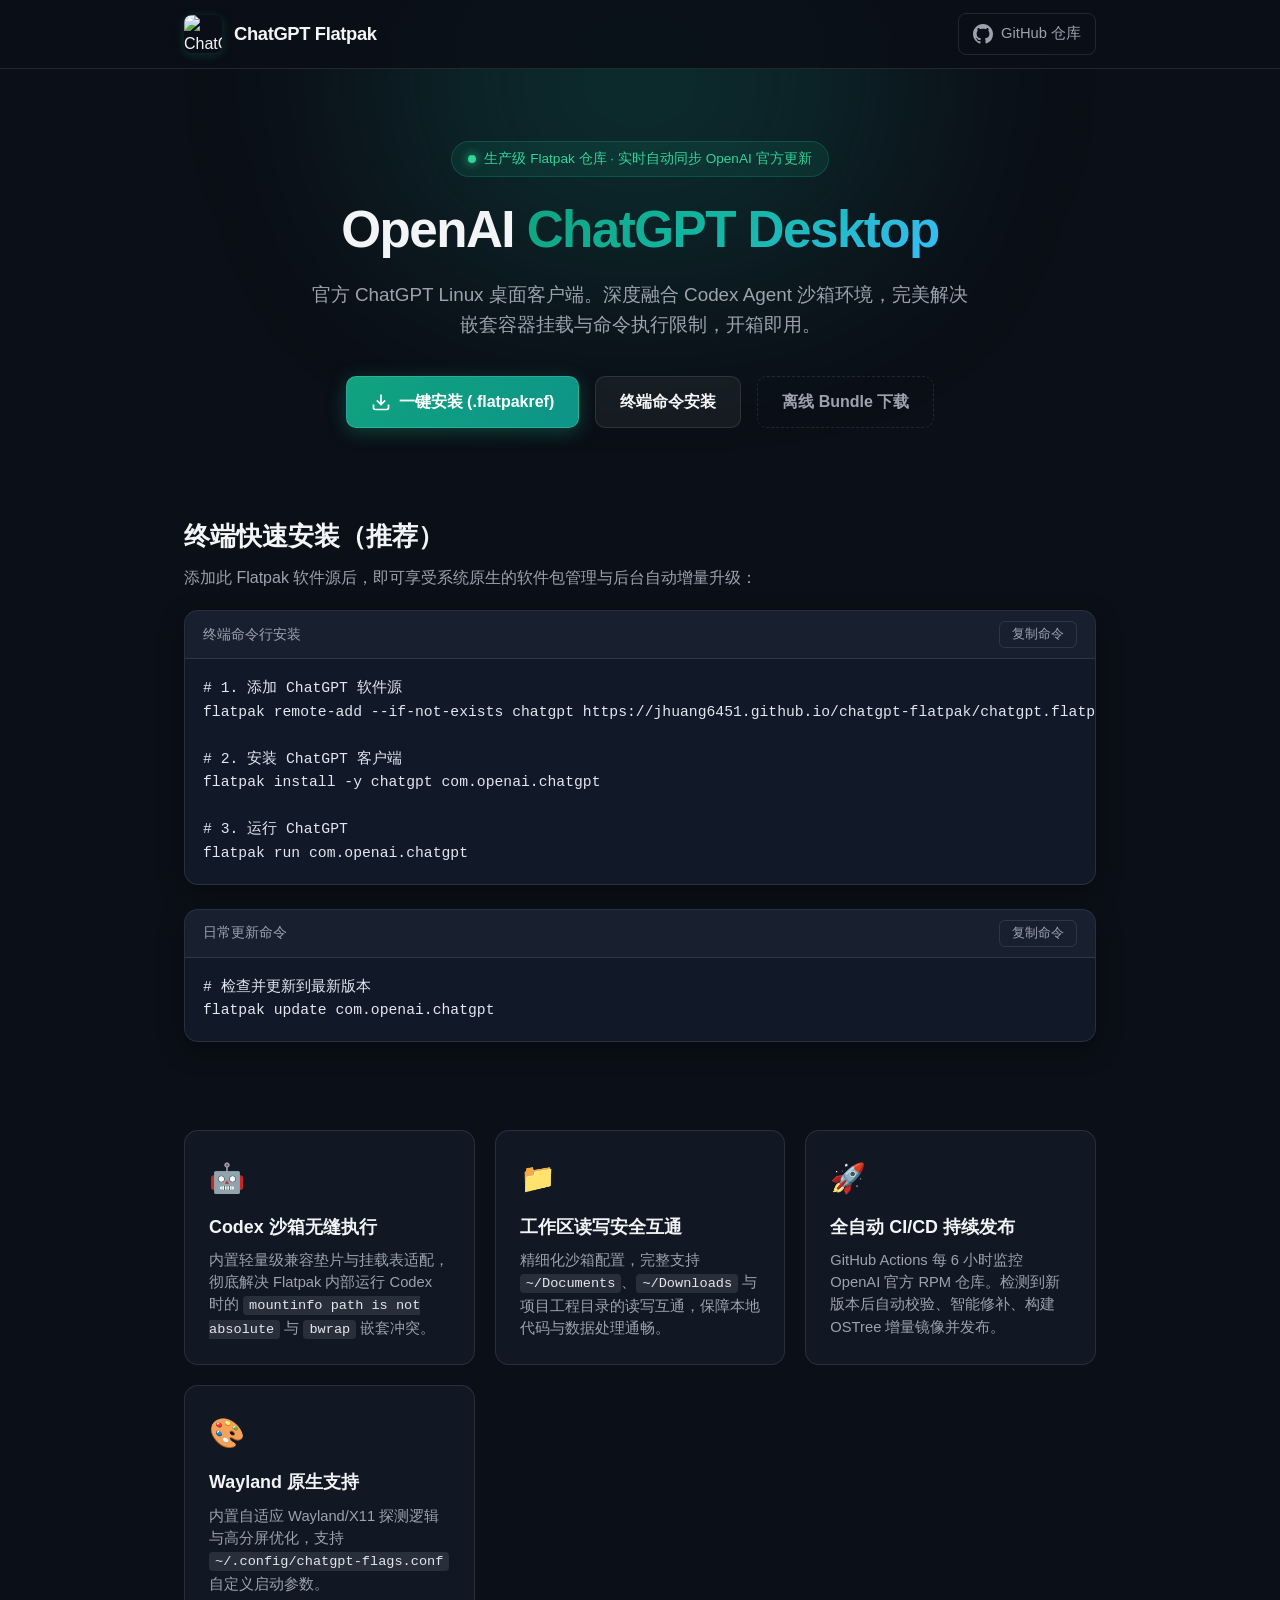
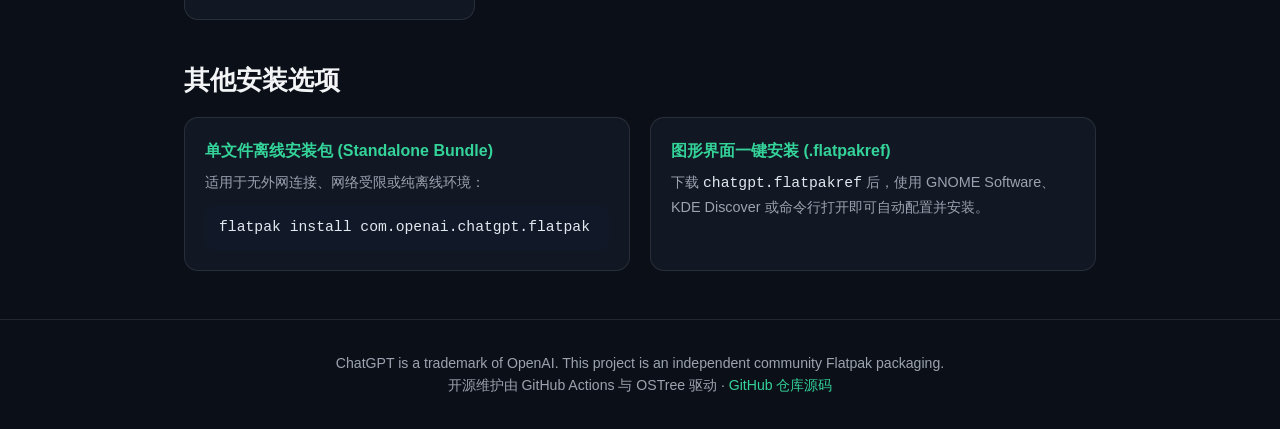
==== web/index.html @ a55a0f39 "feat: refactor into production-grade flatpak repository with CI/CD and automated update workflows" ====
<!DOCTYPE html>
<html lang="zh-CN">
<head>
  <meta charset="UTF-8">
  <meta name="viewport" content="width=device-width, initial-scale=1.0">
  <title>ChatGPT Flatpak - OpenAI ChatGPT Linux 客户端一键安装与自动更新</title>
  <meta name="description" content="OpenAI ChatGPT Linux 官方桌面客户端的生产级 Flatpak 打包，集成 Codex 沙箱支持、一键安装、自动增量更新与 Wayland 原生支持。">
  <link rel="icon" type="image/png" href="icons/com.openai.chatgpt.png">
  <link rel="stylesheet" href="style.css">
</head>
<body>
  <div class="bg-glow"></div>
  <header class="header">
    <div class="container nav-content">
      <div class="logo-group">
        <img src="icons/com.openai.chatgpt.png" alt="ChatGPT Logo" class="app-icon">
        <span class="app-title">ChatGPT Flatpak</span>
      </div>
      <div class="nav-links">
        <a href="https://github.com/jhuang6451/chatgpt-flatpak" target="_blank" rel="noopener" class="nav-btn">
          <svg height="20" width="20" viewBox="0 0 16 16" fill="currentColor"><path d="M8 0C3.58 0 0 3.58 0 8c0 3.54 2.29 6.53 5.47 7.59.4.07.55-.17.55-.38 0-.19-.01-.82-.01-1.49-2.01.37-2.53-.49-2.69-.94-.09-.23-.48-.94-.82-1.13-.28-.15-.68-.52-.01-.53.63-.01 1.08.58 1.23.82.72 1.21 1.87.87 2.33.66.07-.52.28-.87.51-1.07-1.78-.2-3.64-.89-3.64-3.95 0-.87.31-1.59.82-2.15-.08-.2-.36-1.02.08-2.12 0 0 .67-.21 2.2.82.64-.18 1.32-.27 2-.27.68 0 1.36.09 2 .27 1.53-1.04 2.2-.82 2.2-.82.44 1.1.16 1.92.08 2.12.51.56.82 1.27.82 2.15 0 3.07-1.87 3.75-3.65 3.95.29.25.54.73.54 1.48 0 1.07-.01 1.93-.01 2.2 0 .21.15.46.55.38A8.013 8.013 0 0016 8c0-4.42-3.58-8-8-8z"/></svg>
          GitHub 仓库
        </a>
      </div>
    </div>
  </header>

  <main class="container main-content">
    <section class="hero">
      <div class="badge">
        <span class="badge-dot"></span>
        生产级 Flatpak 仓库 · 实时自动同步 OpenAI 官方更新
      </div>
      <h1 class="hero-title">
        OpenAI <span class="gradient-text">ChatGPT Desktop</span>
      </h1>
      <p class="hero-subtitle">
        官方 ChatGPT Linux 桌面客户端。深度融合 Codex Agent 沙箱环境，完美解决嵌套容器挂载与命令执行限制，开箱即用。
      </p>

      <div class="actions">
        <a href="chatgpt.flatpakref" class="btn btn-primary" download>
          <svg width="20" height="20" viewBox="0 0 24 24" fill="none" stroke="currentColor" stroke-width="2"><path d="M21 15v4a2 2 0 0 1-2 2H5a2 2 0 0 1-2-2v-4"/><polyline points="7 10 12 15 17 10"/><line x1="12" y1="15" x2="12" y2="3"/></svg>
          一键安装 (.flatpakref)
        </a>
        <a href="#cli-install" class="btn btn-secondary">
          终端命令安装
        </a>
        <a href="https://github.com/jhuang6451/chatgpt-flatpak/releases/latest" target="_blank" rel="noopener" class="btn btn-outline">
          离线 Bundle 下载
        </a>
      </div>
    </section>

    <section id="cli-install" class="install-section">
      <h2 class="section-title">终端快速安装（推荐）</h2>
      <p class="section-desc">添加此 Flatpak 软件源后，即可享受系统原生的软件包管理与后台自动增量升级：</p>

      <div class="code-box">
        <div class="code-header">
          <span>终端命令行安装</span>
          <button class="copy-btn" onclick="copyCode('install-cmd')">复制命令</button>
        </div>
        <pre><code id="install-cmd"># 1. 添加 ChatGPT 软件源
flatpak remote-add --if-not-exists chatgpt https://jhuang6451.github.io/chatgpt-flatpak/chatgpt.flatpakrepo

# 2. 安装 ChatGPT 客户端
flatpak install -y chatgpt com.openai.chatgpt

# 3. 运行 ChatGPT
flatpak run com.openai.chatgpt</code></pre>
      </div>

      <div class="code-box update-box">
        <div class="code-header">
          <span>日常更新命令</span>
          <button class="copy-btn" onclick="copyCode('update-cmd')">复制命令</button>
        </div>
        <pre><code id="update-cmd"># 检查并更新到最新版本
flatpak update com.openai.chatgpt</code></pre>
      </div>
    </section>

    <section class="features-grid">
      <div class="feature-card">
        <div class="feature-icon">🤖</div>
        <h3>Codex 沙箱无缝执行</h3>
        <p>内置轻量级兼容垫片与挂载表适配，彻底解决 Flatpak 内部运行 Codex 时的 <code>mountinfo path is not absolute</code> 与 <code>bwrap</code> 嵌套冲突。</p>
      </div>
      <div class="feature-card">
        <div class="feature-icon">📁</div>
        <h3>工作区读写安全互通</h3>
        <p>精细化沙箱配置，完整支持 <code>~/Documents</code>、<code>~/Downloads</code> 与项目工程目录的读写互通，保障本地代码与数据处理通畅。</p>
      </div>
      <div class="feature-card">
        <div class="feature-icon">🚀</div>
        <h3>全自动 CI/CD 持续发布</h3>
        <p>GitHub Actions 每 6 小时监控 OpenAI 官方 RPM 仓库。检测到新版本后自动校验、智能修补、构建 OSTree 增量镜像并发布。</p>
      </div>
      <div class="feature-card">
        <div class="feature-icon">🎨</div>
        <h3>Wayland 原生支持</h3>
        <p>内置自适应 Wayland/X11 探测逻辑与高分屏优化，支持 <code>~/.config/chatgpt-flags.conf</code> 自定义启动参数。</p>
      </div>
    </section>

    <section class="manual-section">
      <h2 class="section-title">其他安装选项</h2>
      <div class="cards-duo">
        <div class="sub-card">
          <h4>单文件离线安装包 (Standalone Bundle)</h4>
          <p>适用于无外网连接、网络受限或纯离线环境：</p>
          <pre><code>flatpak install com.openai.chatgpt.flatpak</code></pre>
        </div>
        <div class="sub-card">
          <h4>图形界面一键安装 (.flatpakref)</h4>
          <p>下载 <code>chatgpt.flatpakref</code> 后，使用 GNOME Software、KDE Discover 或命令行打开即可自动配置并安装。</p>
        </div>
      </div>
    </section>
  </main>

  <footer class="footer">
    <div class="container footer-content">
      <p>ChatGPT is a trademark of OpenAI. This project is an independent community Flatpak packaging.</p>
      <p>开源维护由 GitHub Actions 与 OSTree 驱动 · <a href="https://github.com/jhuang6451/chatgpt-flatpak" target="_blank" rel="noopener">GitHub 仓库源码</a></p>
    </div>
  </footer>

  <script>
    function copyCode(elementId) {
      const code = document.getElementById(elementId).innerText;
      navigator.clipboard.writeText(code).then(() => {
        const btn = event.target;
        const originalText = btn.innerText;
        btn.innerText = "已复制！";
        btn.classList.add("copied");
        setTimeout(() => {
          btn.innerText = originalText;
          btn.classList.remove("copied");
        }, 2000);
      });
    }
  </script>
</body>
</html>
---- web/style.css ----
:root {
  --bg-color: #0b0f17;
  --card-bg: rgba(20, 27, 40, 0.75);
  --card-border: rgba(255, 255, 255, 0.1);
  --text-primary: #f3f4f6;
  --text-secondary: #9ca3af;
  --accent-green: #10a37f;
  --accent-teal: #14b8a6;
  --accent-cyan: #38bdf8;
  --accent-blue: #3b82f6;
  --code-bg: #111827;
  --radius: 14px;
}

* {
  margin: 0;
  padding: 0;
  box-sizing: border-box;
}

body {
  font-family: -apple-system, BlinkMacSystemFont, "Segoe UI", Roboto, "Helvetica Neue", Arial, sans-serif;
  background-color: var(--bg-color);
  color: var(--text-primary);
  line-height: 1.6;
  position: relative;
  min-height: 100vh;
  overflow-x: hidden;
}

.bg-glow {
  position: fixed;
  top: -150px;
  left: 50%;
  transform: translateX(-50%);
  width: 900px;
  height: 450px;
  background: radial-gradient(circle, rgba(16, 163, 127, 0.22) 0%, rgba(20, 184, 166, 0.12) 40%, transparent 70%);
  filter: blur(80px);
  z-index: -1;
  pointer-events: none;
}

.container {
  max-width: 960px;
  margin: 0 auto;
  padding: 0 24px;
}

/* Header */
.header {
  border-bottom: 1px solid var(--card-border);
  backdrop-filter: blur(12px);
  position: sticky;
  top: 0;
  z-index: 50;
  background: rgba(11, 15, 23, 0.85);
}

.nav-content {
  display: flex;
  justify-content: space-between;
  align-items: center;
  height: 68px;
}

.logo-group {
  display: flex;
  align-items: center;
  gap: 12px;
}

.app-icon {
  width: 38px;
  height: 38px;
  border-radius: 8px;
  box-shadow: 0 2px 10px rgba(16, 163, 127, 0.25);
}

.app-title {
  font-weight: 700;
  font-size: 1.15rem;
  letter-spacing: -0.02em;
}

.nav-btn {
  display: inline-flex;
  align-items: center;
  gap: 8px;
  color: var(--text-secondary);
  text-decoration: none;
  font-size: 0.92rem;
  font-weight: 500;
  padding: 8px 14px;
  border-radius: 8px;
  border: 1px solid var(--card-border);
  transition: all 0.2s;
}

.nav-btn:hover {
  color: var(--text-primary);
  border-color: rgba(255, 255, 255, 0.25);
  background: rgba(255, 255, 255, 0.05);
}

/* Hero Section */
.hero {
  text-align: center;
  padding: 72px 0 48px;
}

.badge {
  display: inline-flex;
  align-items: center;
  gap: 8px;
  font-size: 0.85rem;
  font-weight: 500;
  color: #34d399;
  background: rgba(16, 163, 127, 0.12);
  border: 1px solid rgba(16, 163, 127, 0.28);
  padding: 6px 16px;
  border-radius: 9999px;
  margin-bottom: 24px;
}

.badge-dot {
  width: 8px;
  height: 8px;
  background-color: #34d399;
  border-radius: 50%;
  box-shadow: 0 0 10px #34d399;
}

.hero-title {
  font-size: 3.2rem;
  font-weight: 800;
  line-height: 1.15;
  letter-spacing: -0.03em;
  margin-bottom: 20px;
}

.gradient-text {
  background: linear-gradient(135deg, #10a37f 0%, #14b8a6 50%, #38bdf8 100%);
  -webkit-background-clip: text;
  -webkit-text-fill-color: transparent;
}

.hero-subtitle {
  font-size: 1.18rem;
  color: var(--text-secondary);
  max-width: 660px;
  margin: 0 auto 36px;
}

.actions {
  display: flex;
  gap: 16px;
  justify-content: center;
  flex-wrap: wrap;
}

.btn {
  display: inline-flex;
  align-items: center;
  gap: 8px;
  padding: 12px 24px;
  border-radius: 10px;
  font-size: 1rem;
  font-weight: 600;
  text-decoration: none;
  transition: all 0.2s;
  cursor: pointer;
}

.btn-primary {
  background: linear-gradient(135deg, #10a37f 0%, #0d9488 100%);
  color: #fff;
  border: 1px solid rgba(255, 255, 255, 0.15);
  box-shadow: 0 4px 18px rgba(16, 163, 127, 0.35);
}

.btn-primary:hover {
  transform: translateY(-2px);
  box-shadow: 0 6px 24px rgba(16, 163, 127, 0.5);
}

.btn-secondary {
  background: rgba(255, 255, 255, 0.05);
  color: var(--text-primary);
  border: 1px solid var(--card-border);
}

.btn-secondary:hover {
  background: rgba(255, 255, 255, 0.1);
  border-color: rgba(255, 255, 255, 0.25);
  transform: translateY(-2px);
}

.btn-outline {
  background: transparent;
  color: var(--text-secondary);
  border: 1px dashed var(--card-border);
}

.btn-outline:hover {
  color: var(--text-primary);
  border-color: rgba(255, 255, 255, 0.3);
  transform: translateY(-2px);
}

/* Install Section */
.install-section {
  padding: 40px 0;
}

.section-title {
  font-size: 1.6rem;
  font-weight: 700;
  margin-bottom: 8px;
}

.section-desc {
  color: var(--text-secondary);
  margin-bottom: 20px;
}

.code-box {
  background: var(--code-bg);
  border: 1px solid var(--card-border);
  border-radius: var(--radius);
  overflow: hidden;
  margin-bottom: 24px;
  box-shadow: 0 8px 24px rgba(0, 0, 0, 0.35);
}

.code-header {
  display: flex;
  justify-content: space-between;
  align-items: center;
  padding: 10px 18px;
  background: rgba(255, 255, 255, 0.03);
  border-bottom: 1px solid var(--card-border);
  font-size: 0.85rem;
  color: var(--text-secondary);
}

.copy-btn {
  background: transparent;
  border: 1px solid var(--card-border);
  color: var(--text-secondary);
  padding: 4px 12px;
  border-radius: 6px;
  font-size: 0.8rem;
  cursor: pointer;
  transition: all 0.2s;
}

.copy-btn:hover {
  color: var(--text-primary);
  border-color: rgba(255, 255, 255, 0.3);
  background: rgba(255, 255, 255, 0.05);
}

pre {
  padding: 18px;
  overflow-x: auto;
}

code {
  font-family: "JetBrains Mono", Consolas, "Liberation Mono", Menlo, monospace;
  font-size: 0.92rem;
  color: #e2e8f0;
}

/* Features Grid */
.features-grid {
  display: grid;
  grid-template-columns: repeat(auto-fit, minmax(260px, 1fr));
  gap: 20px;
  padding: 24px 0 40px;
}

.feature-card {
  background: var(--card-bg);
  border: 1px solid var(--card-border);
  border-radius: var(--radius);
  padding: 24px;
  transition: transform 0.2s, border-color 0.2s;
}

.feature-card:hover {
  transform: translateY(-3px);
  border-color: rgba(16, 163, 127, 0.35);
}

.feature-icon {
  font-size: 1.8rem;
  margin-bottom: 12px;
}

.feature-card h3 {
  font-size: 1.12rem;
  font-weight: 600;
  margin-bottom: 8px;
}

.feature-card p {
  color: var(--text-secondary);
  font-size: 0.92rem;
  line-height: 1.5;
}

.feature-card code {
  background: rgba(255, 255, 255, 0.1);
  padding: 2px 6px;
  border-radius: 4px;
  font-size: 0.85rem;
}

/* Manual Section */
.manual-section {
  padding-bottom: 48px;
}

.cards-duo {
  display: grid;
  grid-template-columns: repeat(auto-fit, minmax(300px, 1fr));
  gap: 20px;
  margin-top: 16px;
}

.sub-card {
  background: var(--card-bg);
  border: 1px solid var(--card-border);
  border-radius: var(--radius);
  padding: 20px;
}

.sub-card h4 {
  font-size: 1rem;
  margin-bottom: 8px;
  color: #34d399;
}

.sub-card p {
  color: var(--text-secondary);
  font-size: 0.9rem;
  margin-bottom: 12px;
}

.sub-card pre {
  padding: 10px 14px;
  border-radius: 8px;
  background: var(--code-bg);
}

/* Footer */
.footer {
  border-top: 1px solid var(--card-border);
  padding: 32px 0;
  text-align: center;
  color: var(--text-secondary);
  font-size: 0.88rem;
}

.footer a {
  color: #34d399;
  text-decoration: none;
}

.footer a:hover {
  text-decoration: underline;
}

@media (max-width: 640px) {
  .hero-title {
    font-size: 2.3rem;
  }
  .hero-subtitle {
    font-size: 1rem;
  }
  .cards-duo {
    grid-template-columns: 1fr;
  }
}
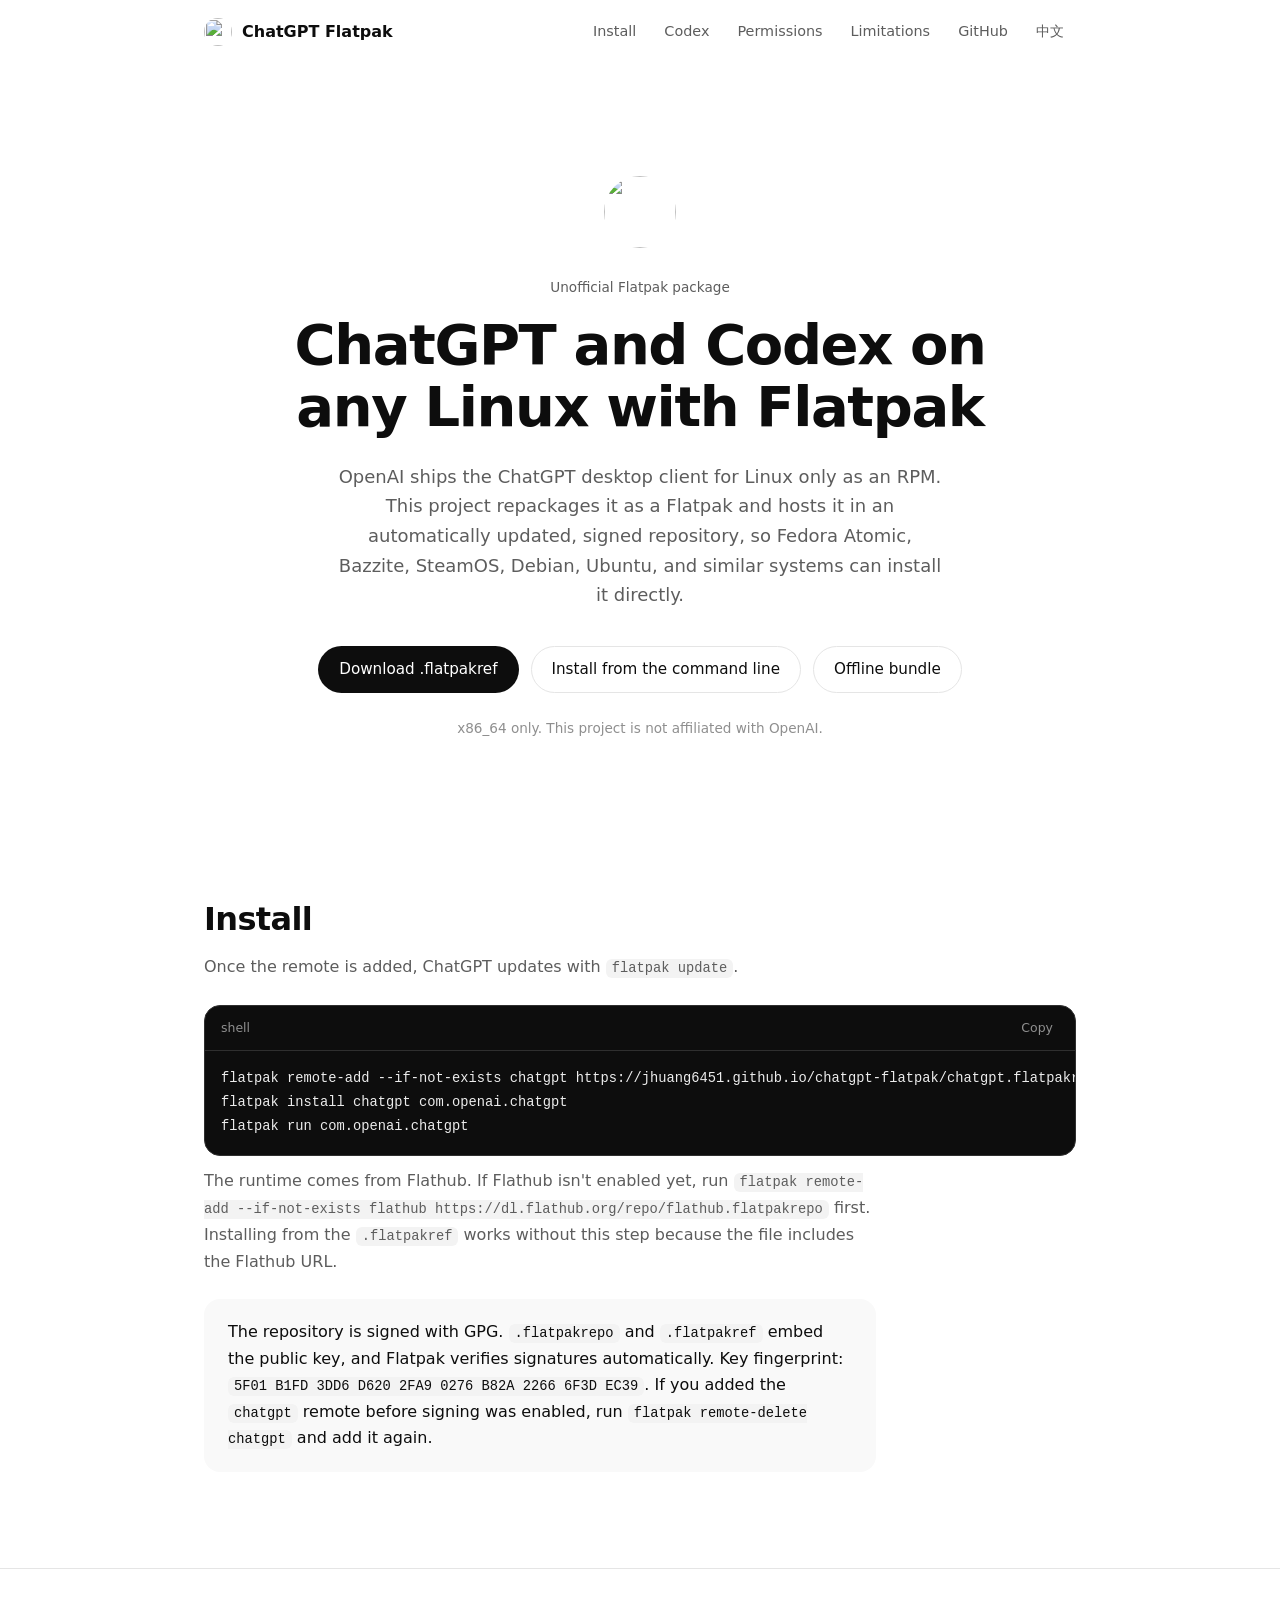
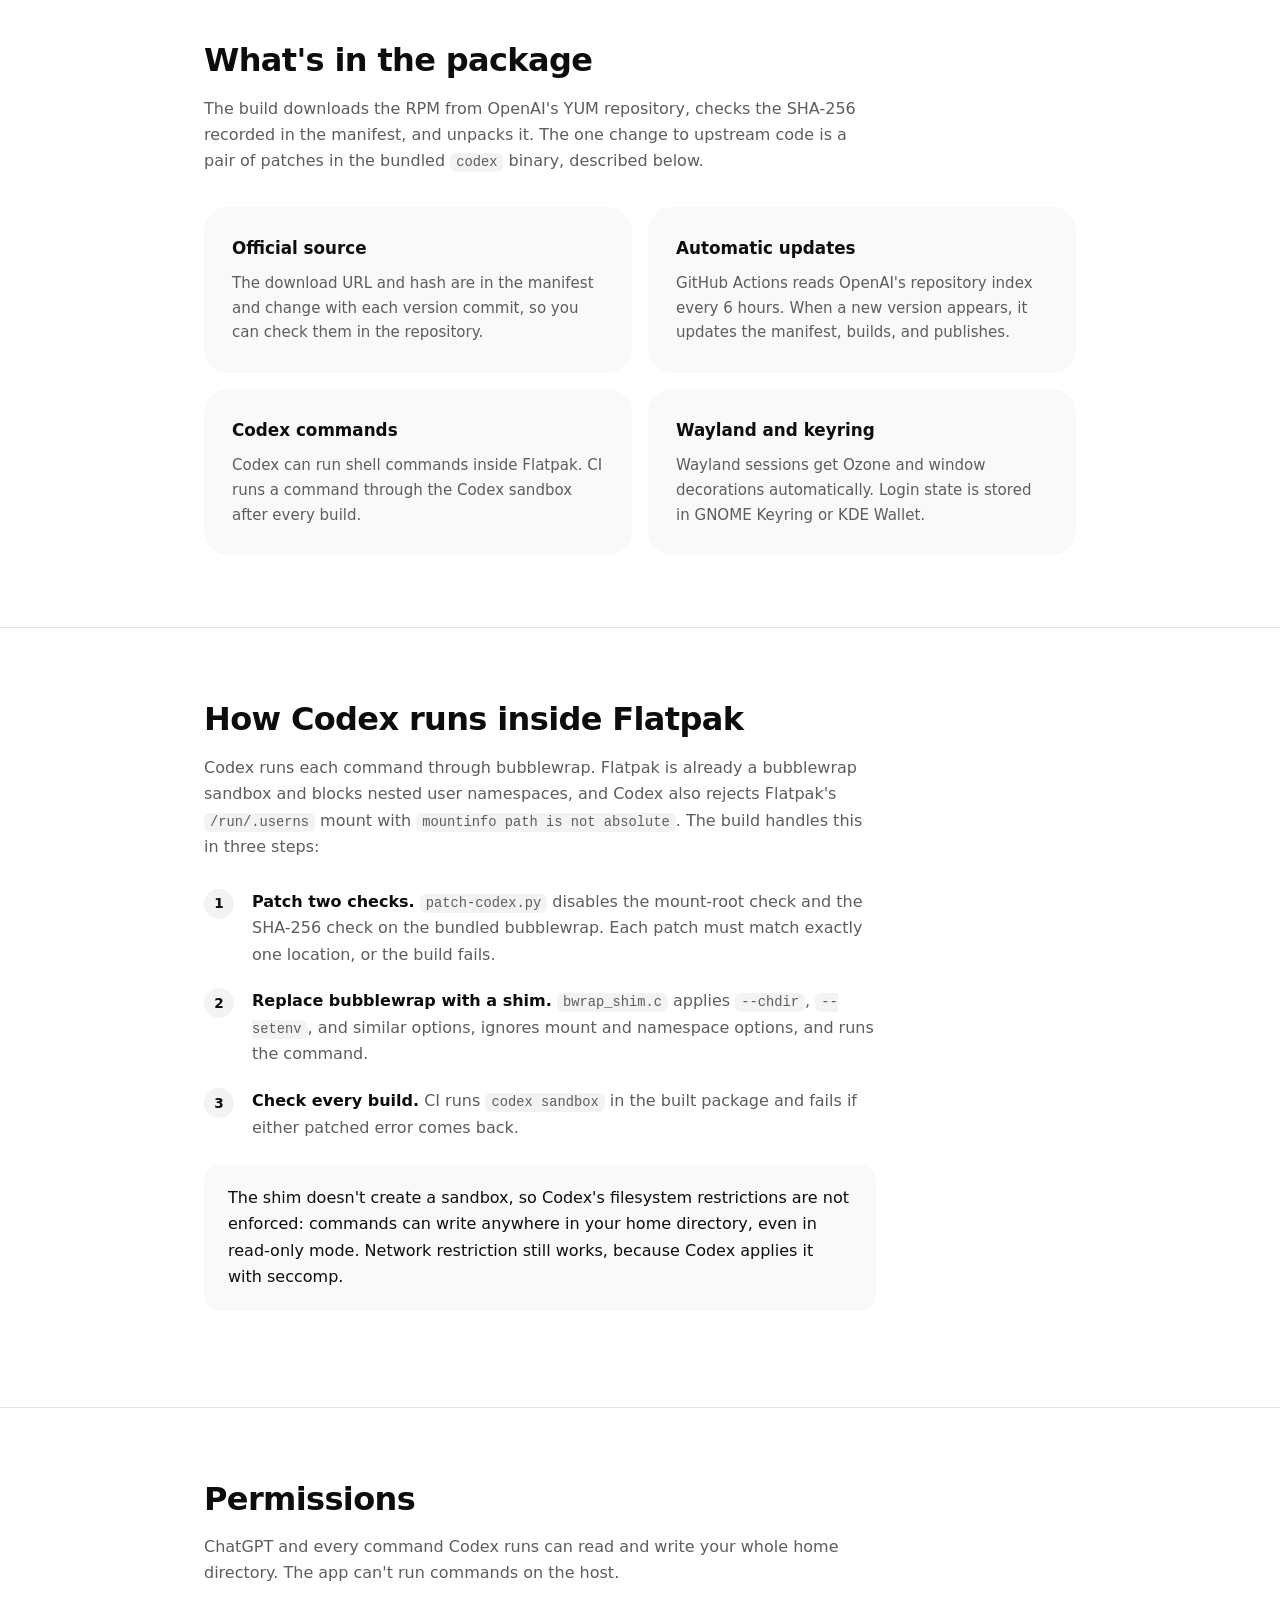
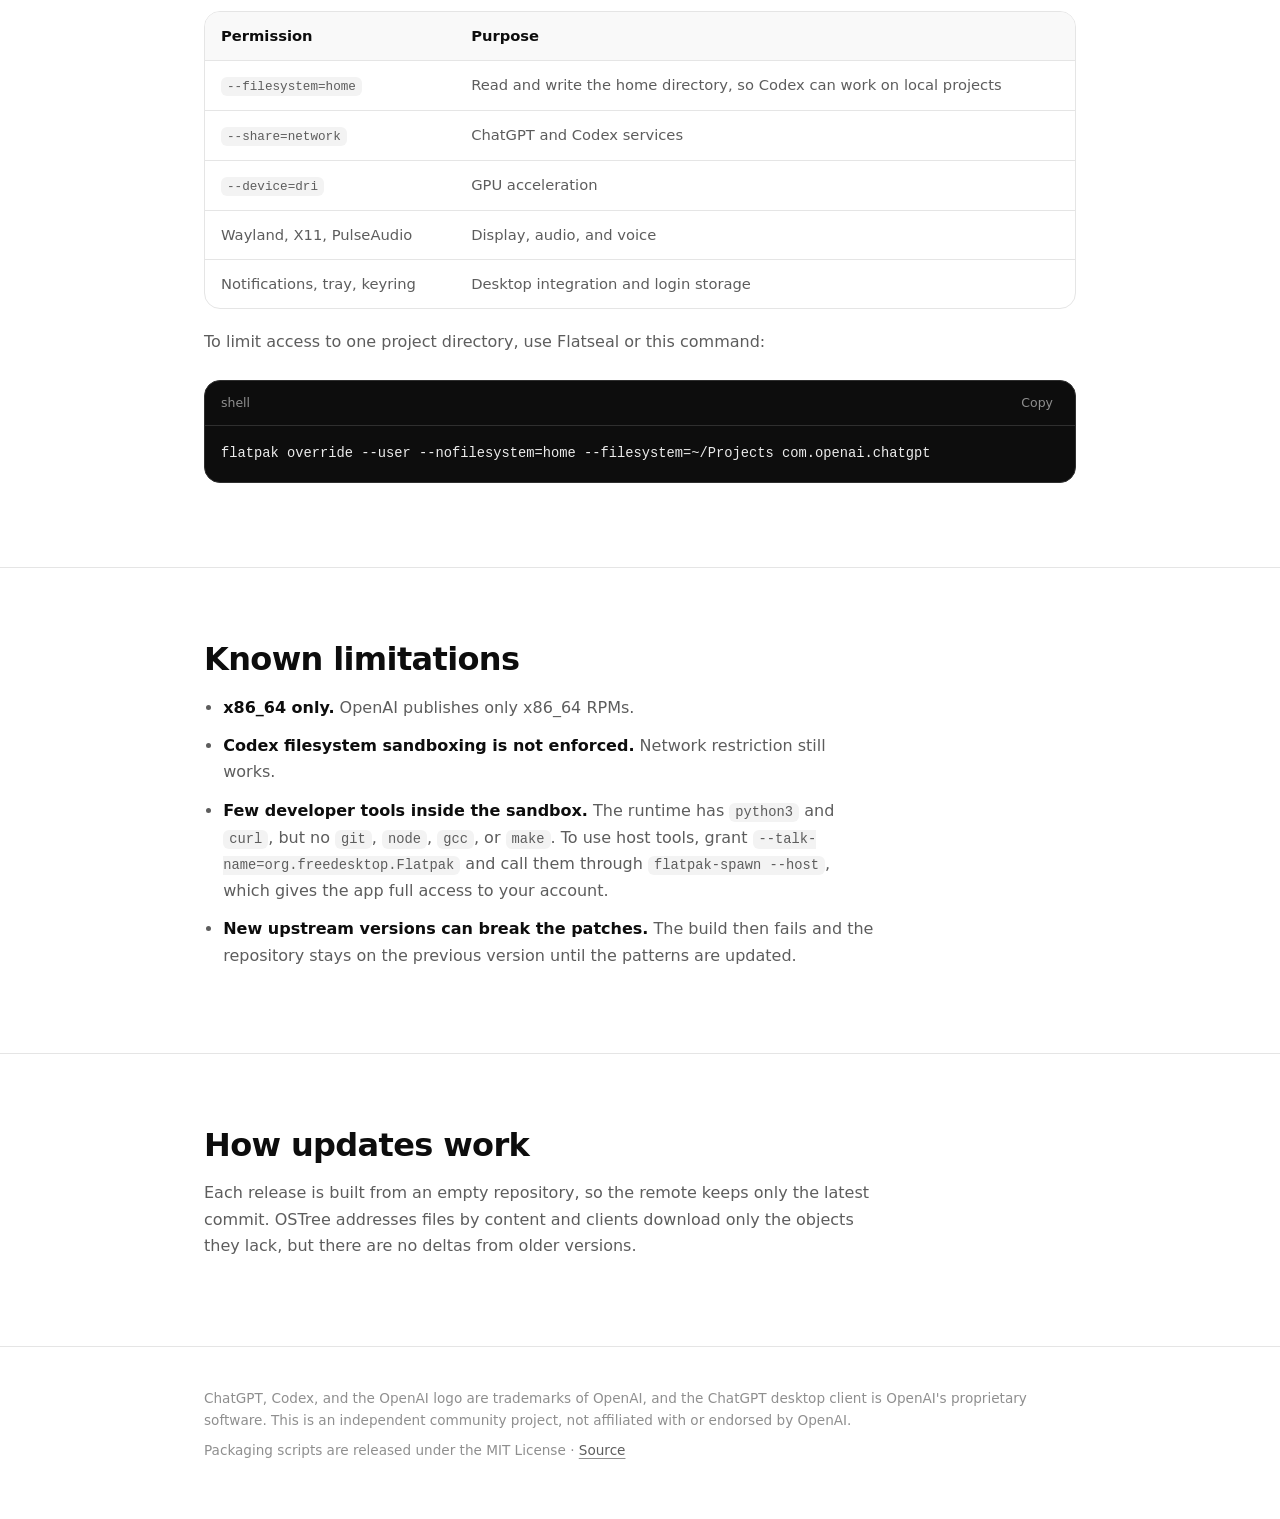
==== commit 4a79d394: "fix: sign appstream refs, verify Codex sandbox in CI, rewrite docs - sign-repo.sh: sign every ref in" ====
--- a/web/index.html
+++ b/web/index.html
@@ -1,146 +1,184 @@
 <!DOCTYPE html>
-<html lang="zh-CN">
+<html lang="en">
 <head>
   <meta charset="UTF-8">
   <meta name="viewport" content="width=device-width, initial-scale=1.0">
-  <title>ChatGPT Flatpak - OpenAI ChatGPT Linux 客户端一键安装与自动更新</title>
-  <meta name="description" content="OpenAI ChatGPT Linux 官方桌面客户端的生产级 Flatpak 打包，集成 Codex 沙箱支持、一键安装、自动增量更新与 Wayland 原生支持。">
+  <meta name="color-scheme" content="light dark">
+  <title>ChatGPT for Linux (Flatpak)</title>
+  <meta name="description" content="Flatpak packaging and a software repository for OpenAI's official ChatGPT Linux desktop client, built from the official YUM repository and kept in sync with upstream.">
   <link rel="icon" type="image/png" href="icons/com.openai.chatgpt.png">
+  <link rel="alternate" hreflang="zh-CN" href="zh-CN.html">
   <link rel="stylesheet" href="style.css">
 </head>
 <body>
-  <div class="bg-glow"></div>
   <header class="header">
-    <div class="container nav-content">
-      <div class="logo-group">
-        <img src="icons/com.openai.chatgpt.png" alt="ChatGPT Logo" class="app-icon">
-        <span class="app-title">ChatGPT Flatpak</span>
-      </div>
-      <div class="nav-links">
-        <a href="https://github.com/jhuang6451/chatgpt-flatpak" target="_blank" rel="noopener" class="nav-btn">
-          <svg height="20" width="20" viewBox="0 0 16 16" fill="currentColor"><path d="M8 0C3.58 0 0 3.58 0 8c0 3.54 2.29 6.53 5.47 7.59.4.07.55-.17.55-.38 0-.19-.01-.82-.01-1.49-2.01.37-2.53-.49-2.69-.94-.09-.23-.48-.94-.82-1.13-.28-.15-.68-.52-.01-.53.63-.01 1.08.58 1.23.82.72 1.21 1.87.87 2.33.66.07-.52.28-.87.51-1.07-1.78-.2-3.64-.89-3.64-3.95 0-.87.31-1.59.82-2.15-.08-.2-.36-1.02.08-2.12 0 0 .67-.21 2.2.82.64-.18 1.32-.27 2-.27.68 0 1.36.09 2 .27 1.53-1.04 2.2-.82 2.2-.82.44 1.1.16 1.92.08 2.12.51.56.82 1.27.82 2.15 0 3.07-1.87 3.75-3.65 3.95.29.25.54.73.54 1.48 0 1.07-.01 1.93-.01 2.2 0 .21.15.46.55.38A8.013 8.013 0 0016 8c0-4.42-3.58-8-8-8z"/></svg>
-          GitHub 仓库
-        </a>
-      </div>
+    <div class="container nav">
+      <a class="brand" href="#">
+        <img src="icons/com.openai.chatgpt.png" alt="">
+        <span>ChatGPT Flatpak</span>
+      </a>
+      <nav class="nav-links">
+        <a href="#install">Install</a>
+        <a href="#codex" class="hide-sm">Codex</a>
+        <a href="#permissions">Permissions</a>
+        <a href="#limits" class="hide-sm">Limitations</a>
+        <a href="https://github.com/jhuang6451/chatgpt-flatpak" rel="noopener">GitHub</a>
+        <a href="zh-CN.html" hreflang="zh-CN" lang="zh-CN">中文</a>
+      </nav>
     </div>
   </header>
 
-  <main class="container main-content">
+  <main>
     <section class="hero">
-      <div class="badge">
-        <span class="badge-dot"></span>
-        生产级 Flatpak 仓库 · 实时自动同步 OpenAI 官方更新
-      </div>
-      <h1 class="hero-title">
-        OpenAI <span class="gradient-text">ChatGPT Desktop</span>
-      </h1>
-      <p class="hero-subtitle">
-        官方 ChatGPT Linux 桌面客户端。深度融合 Codex Agent 沙箱环境，完美解决嵌套容器挂载与命令执行限制，开箱即用。
-      </p>
-
-      <div class="actions">
-        <a href="chatgpt.flatpakref" class="btn btn-primary" download>
-          <svg width="20" height="20" viewBox="0 0 24 24" fill="none" stroke="currentColor" stroke-width="2"><path d="M21 15v4a2 2 0 0 1-2 2H5a2 2 0 0 1-2-2v-4"/><polyline points="7 10 12 15 17 10"/><line x1="12" y1="15" x2="12" y2="3"/></svg>
-          一键安装 (.flatpakref)
-        </a>
-        <a href="#cli-install" class="btn btn-secondary">
-          终端命令安装
-        </a>
-        <a href="https://github.com/jhuang6451/chatgpt-flatpak/releases/latest" target="_blank" rel="noopener" class="btn btn-outline">
-          离线 Bundle 下载
-        </a>
+      <div class="container">
+        <img class="hero-icon" src="icons/com.openai.chatgpt.png" alt="">
+        <p class="eyebrow">Unofficial Flatpak package</p>
+        <h1>ChatGPT and Codex on any Linux with Flatpak</h1>
+        <p class="lead">OpenAI ships the ChatGPT desktop client for Linux only as an RPM. This project repackages it as a Flatpak and hosts it in an automatically updated, signed repository, so Fedora Atomic, Bazzite, SteamOS, Debian, Ubuntu, and similar systems can install it directly.</p>
+        <div class="actions">
+          <a href="chatgpt.flatpakref" class="btn btn-primary" download>Download .flatpakref</a>
+          <a href="#install" class="btn btn-secondary">Install from the command line</a>
+          <a href="https://github.com/jhuang6451/chatgpt-flatpak/releases/latest" class="btn btn-secondary" rel="noopener">Offline bundle</a>
+        </div>
+        <p class="note">x86_64 only. This project is not affiliated with OpenAI.</p>
       </div>
     </section>
 
-    <section id="cli-install" class="install-section">
-      <h2 class="section-title">终端快速安装（推荐）</h2>
-      <p class="section-desc">添加此 Flatpak 软件源后，即可享受系统原生的软件包管理与后台自动增量升级：</p>
+    <section id="install" class="block">
+      <div class="container">
+        <h2>Install</h2>
+        <p>Once the remote is added, ChatGPT updates with <code>flatpak update</code>.</p>
 
-      <div class="code-box">
-        <div class="code-header">
-          <span>终端命令行安装</span>
-          <button class="copy-btn" onclick="copyCode('install-cmd')">复制命令</button>
+        <div class="code-box">
+          <div class="code-head">
+            <span>shell</span>
+            <button class="copy-btn" type="button">Copy</button>
+          </div>
+          <pre><code>flatpak remote-add --if-not-exists chatgpt https://jhuang6451.github.io/chatgpt-flatpak/chatgpt.flatpakrepo
+flatpak install chatgpt com.openai.chatgpt
+flatpak run com.openai.chatgpt</code></pre>
         </div>
-        <pre><code id="install-cmd"># 1. 添加 ChatGPT 软件源
-flatpak remote-add --if-not-exists chatgpt https://jhuang6451.github.io/chatgpt-flatpak/chatgpt.flatpakrepo
 
-# 2. 安装 ChatGPT 客户端
-flatpak install -y chatgpt com.openai.chatgpt
+        <p>The runtime comes from Flathub. If Flathub isn't enabled yet, run <code>flatpak remote-add --if-not-exists flathub https://dl.flathub.org/repo/flathub.flatpakrepo</code> first. Installing from the <code>.flatpakref</code> works without this step because the file includes the Flathub URL.</p>
 
-# 3. 运行 ChatGPT
-flatpak run com.openai.chatgpt</code></pre>
-      </div>
-
-      <div class="code-box update-box">
-        <div class="code-header">
-          <span>日常更新命令</span>
-          <button class="copy-btn" onclick="copyCode('update-cmd')">复制命令</button>
+        <div class="callout">
+          <p>The repository is signed with GPG. <code>.flatpakrepo</code> and <code>.flatpakref</code> embed the public key, and Flatpak verifies signatures automatically. Key fingerprint: <code>5F01 B1FD 3DD6 D620 2FA9 0276 B82A 2266 6F3D EC39</code>. If you added the <code>chatgpt</code> remote before signing was enabled, run <code>flatpak remote-delete chatgpt</code> and add it again.</p>
         </div>
-        <pre><code id="update-cmd"># 检查并更新到最新版本
-flatpak update com.openai.chatgpt</code></pre>
       </div>
     </section>
 
-    <section class="features-grid">
-      <div class="feature-card">
-        <div class="feature-icon">🤖</div>
-        <h3>Codex 沙箱无缝执行</h3>
-        <p>内置轻量级兼容垫片与挂载表适配，彻底解决 Flatpak 内部运行 Codex 时的 <code>mountinfo path is not absolute</code> 与 <code>bwrap</code> 嵌套冲突。</p>
-      </div>
-      <div class="feature-card">
-        <div class="feature-icon">📁</div>
-        <h3>工作区读写安全互通</h3>
-        <p>精细化沙箱配置，完整支持 <code>~/Documents</code>、<code>~/Downloads</code> 与项目工程目录的读写互通，保障本地代码与数据处理通畅。</p>
-      </div>
-      <div class="feature-card">
-        <div class="feature-icon">🚀</div>
-        <h3>全自动 CI/CD 持续发布</h3>
-        <p>GitHub Actions 每 6 小时监控 OpenAI 官方 RPM 仓库。检测到新版本后自动校验、智能修补、构建 OSTree 增量镜像并发布。</p>
-      </div>
-      <div class="feature-card">
-        <div class="feature-icon">🎨</div>
-        <h3>Wayland 原生支持</h3>
-        <p>内置自适应 Wayland/X11 探测逻辑与高分屏优化，支持 <code>~/.config/chatgpt-flags.conf</code> 自定义启动参数。</p>
+    <section class="block">
+      <div class="container">
+        <h2>What's in the package</h2>
+        <p>The build downloads the RPM from OpenAI's YUM repository, checks the SHA-256 recorded in the manifest, and unpacks it. The one change to upstream code is a pair of patches in the bundled <code>codex</code> binary, described below.</p>
+        <div class="features">
+          <div class="feature">
+            <h3>Official source</h3>
+            <p>The download URL and hash are in the manifest and change with each version commit, so you can check them in the repository.</p>
+          </div>
+          <div class="feature">
+            <h3>Automatic updates</h3>
+            <p>GitHub Actions reads OpenAI's repository index every 6 hours. When a new version appears, it updates the manifest, builds, and publishes.</p>
+          </div>
+          <div class="feature">
+            <h3>Codex commands</h3>
+            <p>Codex can run shell commands inside Flatpak. CI runs a command through the Codex sandbox after every build.</p>
+          </div>
+          <div class="feature">
+            <h3>Wayland and keyring</h3>
+            <p>Wayland sessions get Ozone and window decorations automatically. Login state is stored in GNOME Keyring or KDE Wallet.</p>
+          </div>
+        </div>
       </div>
     </section>
 
-    <section class="manual-section">
-      <h2 class="section-title">其他安装选项</h2>
-      <div class="cards-duo">
-        <div class="sub-card">
-          <h4>单文件离线安装包 (Standalone Bundle)</h4>
-          <p>适用于无外网连接、网络受限或纯离线环境：</p>
-          <pre><code>flatpak install com.openai.chatgpt.flatpak</code></pre>
+    <section id="codex" class="block">
+      <div class="container">
+        <h2>How Codex runs inside Flatpak</h2>
+        <p>Codex runs each command through bubblewrap. Flatpak is already a bubblewrap sandbox and blocks nested user namespaces, and Codex also rejects Flatpak's <code>/run/.userns</code> mount with <code>mountinfo path is not absolute</code>. The build handles this in three steps:</p>
+        <ol class="steps">
+          <li><strong>Patch two checks.</strong> <code>patch-codex.py</code> disables the mount-root check and the SHA-256 check on the bundled bubblewrap. Each patch must match exactly one location, or the build fails.</li>
+          <li><strong>Replace bubblewrap with a shim.</strong> <code>bwrap_shim.c</code> applies <code>--chdir</code>, <code>--setenv</code>, and similar options, ignores mount and namespace options, and runs the command.</li>
+          <li><strong>Check every build.</strong> CI runs <code>codex sandbox</code> in the built package and fails if either patched error comes back.</li>
+        </ol>
+        <div class="callout">
+          <p>The shim doesn't create a sandbox, so Codex's filesystem restrictions are not enforced: commands can write anywhere in your home directory, even in read-only mode. Network restriction still works, because Codex applies it with seccomp.</p>
         </div>
-        <div class="sub-card">
-          <h4>图形界面一键安装 (.flatpakref)</h4>
-          <p>下载 <code>chatgpt.flatpakref</code> 后，使用 GNOME Software、KDE Discover 或命令行打开即可自动配置并安装。</p>
+      </div>
+    </section>
+
+    <section id="permissions" class="block">
+      <div class="container">
+        <h2>Permissions</h2>
+        <p>ChatGPT and every command Codex runs can read and write your whole home directory. The app can't run commands on the host.</p>
+        <div class="table-wrap">
+          <table>
+            <thead>
+              <tr><th>Permission</th><th>Purpose</th></tr>
+            </thead>
+            <tbody>
+              <tr><td><code>--filesystem=home</code></td><td>Read and write the home directory, so Codex can work on local projects</td></tr>
+              <tr><td><code>--share=network</code></td><td>ChatGPT and Codex services</td></tr>
+              <tr><td><code>--device=dri</code></td><td>GPU acceleration</td></tr>
+              <tr><td>Wayland, X11, PulseAudio</td><td>Display, audio, and voice</td></tr>
+              <tr><td>Notifications, tray, keyring</td><td>Desktop integration and login storage</td></tr>
+            </tbody>
+          </table>
         </div>
+        <p style="margin-top: 20px;">To limit access to one project directory, use Flatseal or this command:</p>
+        <div class="code-box">
+          <div class="code-head">
+            <span>shell</span>
+            <button class="copy-btn" type="button">Copy</button>
+          </div>
+          <pre><code>flatpak override --user --nofilesystem=home --filesystem=~/Projects com.openai.chatgpt</code></pre>
+        </div>
+      </div>
+    </section>
+
+    <section id="limits" class="block">
+      <div class="container">
+        <h2>Known limitations</h2>
+        <ul class="plain">
+          <li><strong>x86_64 only.</strong> OpenAI publishes only x86_64 RPMs.</li>
+          <li><strong>Codex filesystem sandboxing is not enforced.</strong> Network restriction still works.</li>
+          <li><strong>Few developer tools inside the sandbox.</strong> The runtime has <code>python3</code> and <code>curl</code>, but no <code>git</code>, <code>node</code>, <code>gcc</code>, or <code>make</code>. To use host tools, grant <code>--talk-name=org.freedesktop.Flatpak</code> and call them through <code>flatpak-spawn --host</code>, which gives the app full access to your account.</li>
+          <li><strong>New upstream versions can break the patches.</strong> The build then fails and the repository stays on the previous version until the patterns are updated.</li>
+        </ul>
+      </div>
+    </section>
+
+    <section class="block">
+      <div class="container">
+        <h2>How updates work</h2>
+        <p>Each release is built from an empty repository, so the remote keeps only the latest commit. OSTree addresses files by content and clients download only the objects they lack, but there are no deltas from older versions.</p>
       </div>
     </section>
   </main>
 
   <footer class="footer">
-    <div class="container footer-content">
-      <p>ChatGPT is a trademark of OpenAI. This project is an independent community Flatpak packaging.</p>
-      <p>开源维护由 GitHub Actions 与 OSTree 驱动 · <a href="https://github.com/jhuang6451/chatgpt-flatpak" target="_blank" rel="noopener">GitHub 仓库源码</a></p>
+    <div class="container">
+      <p>ChatGPT, Codex, and the OpenAI logo are trademarks of OpenAI, and the ChatGPT desktop client is OpenAI's proprietary software. This is an independent community project, not affiliated with or endorsed by OpenAI.</p>
+      <p>Packaging scripts are released under the MIT License · <a href="https://github.com/jhuang6451/chatgpt-flatpak" rel="noopener">Source</a></p>
     </div>
   </footer>
 
   <script>
-    function copyCode(elementId) {
-      const code = document.getElementById(elementId).innerText;
-      navigator.clipboard.writeText(code).then(() => {
-        const btn = event.target;
-        const originalText = btn.innerText;
-        btn.innerText = "已复制！";
-        btn.classList.add("copied");
-        setTimeout(() => {
-          btn.innerText = originalText;
-          btn.classList.remove("copied");
-        }, 2000);
+    (function () {
+      if (!navigator.clipboard) return;
+      document.querySelectorAll('.code-box').forEach(function (box) {
+        var btn = box.querySelector('.copy-btn');
+        var code = box.querySelector('pre code');
+        if (!btn || !code) return;
+        var label = btn.textContent;
+        btn.addEventListener('click', function () {
+          navigator.clipboard.writeText(code.innerText).then(function () {
+            btn.textContent = btn.getAttribute('data-done') || 'Copied';
+            setTimeout(function () { btn.textContent = label; }, 2000);
+          });
+        });
       });
-    }
+    })();
   </script>
 </body>
 </html>
--- a/web/style.css
+++ b/web/style.css
@@ -1,15 +1,43 @@
+/* Monochrome layout in the spirit of OpenAI's product pages. Follows the system light/dark setting. */
+
 :root {
-  --bg-color: #0b0f17;
-  --card-bg: rgba(20, 27, 40, 0.75);
-  --card-border: rgba(255, 255, 255, 0.1);
-  --text-primary: #f3f4f6;
-  --text-secondary: #9ca3af;
-  --accent-green: #10a37f;
-  --accent-teal: #14b8a6;
-  --accent-cyan: #38bdf8;
-  --accent-blue: #3b82f6;
-  --code-bg: #111827;
-  --radius: 14px;
+  color-scheme: light dark;
+
+  --bg: #ffffff;
+  --surface: #f9f9f9;
+  --surface-alt: #f3f3f3;
+  --border: #e5e5e5;
+  --text: #0d0d0d;
+  --text-muted: #5d5d5d;
+  --text-faint: #8f8f8f;
+  --btn-bg: #0d0d0d;
+  --btn-text: #ffffff;
+  --btn-hover: #333333;
+  --accent: #10a37f;
+  --code-bg: #0d0d0d;
+  --code-text: #ececec;
+  --code-muted: #8f8f8f;
+  --code-border: #2f2f2f;
+  --radius: 16px;
+  --radius-l: 24px;
+  --sans: "OpenAI Sans", "Söhne", ui-sans-serif, system-ui, -apple-system, "Segoe UI", Inter, "Helvetica Neue", "Noto Sans", "Noto Sans CJK SC", "PingFang SC", "Microsoft YaHei", sans-serif;
+  --mono: "Söhne Mono", ui-monospace, "SF Mono", "JetBrains Mono", Menlo, Consolas, monospace;
+}
+
+@media (prefers-color-scheme: dark) {
+  :root {
+    --bg: #0d0d0d;
+    --surface: #171717;
+    --surface-alt: #212121;
+    --border: #2f2f2f;
+    --text: #ececec;
+    --text-muted: #b4b4b4;
+    --text-faint: #8f8f8f;
+    --btn-bg: #ffffff;
+    --btn-text: #0d0d0d;
+    --btn-hover: #d9d9d9;
+    --code-bg: #171717;
+  }
 }
 
 * {
@@ -18,368 +46,427 @@
   box-sizing: border-box;
 }
 
+html {
+  scroll-behavior: smooth;
+  scroll-padding-top: 80px;
+}
+
 body {
-  font-family: -apple-system, BlinkMacSystemFont, "Segoe UI", Roboto, "Helvetica Neue", Arial, sans-serif;
-  background-color: var(--bg-color);
-  color: var(--text-primary);
-  line-height: 1.6;
-  position: relative;
-  min-height: 100vh;
-  overflow-x: hidden;
-}
-
-.bg-glow {
-  position: fixed;
-  top: -150px;
-  left: 50%;
-  transform: translateX(-50%);
-  width: 900px;
-  height: 450px;
-  background: radial-gradient(circle, rgba(16, 163, 127, 0.22) 0%, rgba(20, 184, 166, 0.12) 40%, transparent 70%);
-  filter: blur(80px);
-  z-index: -1;
-  pointer-events: none;
+  font-family: var(--sans);
+  background: var(--bg);
+  color: var(--text);
+  line-height: 1.65;
+  font-size: 16px;
+  -webkit-font-smoothing: antialiased;
+}
+
+a {
+  color: var(--text);
+  text-decoration: underline;
+  text-decoration-color: var(--text-faint);
+  text-underline-offset: 3px;
+}
+
+a:hover {
+  text-decoration-color: var(--text);
 }
 
 .container {
-  max-width: 960px;
+  max-width: 920px;
   margin: 0 auto;
   padding: 0 24px;
 }
 
 /* Header */
 .header {
-  border-bottom: 1px solid var(--card-border);
-  backdrop-filter: blur(12px);
   position: sticky;
   top: 0;
-  z-index: 50;
-  background: rgba(11, 15, 23, 0.85);
-}
-
-.nav-content {
-  display: flex;
+  z-index: 10;
+  background: color-mix(in srgb, var(--bg) 90%, transparent);
+  backdrop-filter: blur(12px);
+}
+
+.nav {
+  display: flex;
+  align-items: center;
   justify-content: space-between;
-  align-items: center;
-  height: 68px;
-}
-
-.logo-group {
-  display: flex;
-  align-items: center;
+  gap: 16px;
+  height: 64px;
+}
+
+.brand {
+  display: flex;
+  align-items: center;
+  gap: 10px;
+  color: var(--text);
+  text-decoration: none;
+  font-size: 1rem;
+  font-weight: 600;
+  white-space: nowrap;
+}
+
+.brand img {
+  width: 28px;
+  height: 28px;
+  border-radius: 50%;
+}
+
+.nav-links {
+  display: flex;
+  align-items: center;
+  gap: 4px;
+  font-size: 0.9rem;
+}
+
+.nav-links a {
+  color: var(--text-muted);
+  text-decoration: none;
+  padding: 6px 12px;
+  border-radius: 999px;
+}
+
+.nav-links a:hover {
+  color: var(--text);
+  background: var(--surface-alt);
+}
+
+/* Hero */
+.hero {
+  padding: 112px 0 88px;
+  text-align: center;
+}
+
+.hero-icon {
+  width: 72px;
+  height: 72px;
+  border-radius: 50%;
+  margin-bottom: 28px;
+}
+
+.eyebrow {
+  font-size: 0.85rem;
+  color: var(--text-muted);
+  margin-bottom: 16px;
+}
+
+.hero h1 {
+  font-weight: 600;
+  font-size: clamp(2.2rem, 6vw, 3.5rem);
+  line-height: 1.1;
+  letter-spacing: -0.025em;
+  max-width: 14em;
+  margin: 0 auto;
+}
+
+.hero p.lead {
+  margin: 24px auto 0;
+  max-width: 34em;
+  font-size: 1.125rem;
+  color: var(--text-muted);
+}
+
+.actions {
+  display: flex;
+  flex-wrap: wrap;
+  justify-content: center;
   gap: 12px;
-}
-
-.app-icon {
-  width: 38px;
-  height: 38px;
-  border-radius: 8px;
-  box-shadow: 0 2px 10px rgba(16, 163, 127, 0.25);
-}
-
-.app-title {
-  font-weight: 700;
-  font-size: 1.15rem;
-  letter-spacing: -0.02em;
-}
-
-.nav-btn {
-  display: inline-flex;
-  align-items: center;
-  gap: 8px;
-  color: var(--text-secondary);
-  text-decoration: none;
-  font-size: 0.92rem;
-  font-weight: 500;
-  padding: 8px 14px;
-  border-radius: 8px;
-  border: 1px solid var(--card-border);
-  transition: all 0.2s;
-}
-
-.nav-btn:hover {
-  color: var(--text-primary);
-  border-color: rgba(255, 255, 255, 0.25);
-  background: rgba(255, 255, 255, 0.05);
-}
-
-/* Hero Section */
-.hero {
-  text-align: center;
-  padding: 72px 0 48px;
-}
-
-.badge {
-  display: inline-flex;
-  align-items: center;
-  gap: 8px;
-  font-size: 0.85rem;
-  font-weight: 500;
-  color: #34d399;
-  background: rgba(16, 163, 127, 0.12);
-  border: 1px solid rgba(16, 163, 127, 0.28);
-  padding: 6px 16px;
-  border-radius: 9999px;
-  margin-bottom: 24px;
-}
-
-.badge-dot {
-  width: 8px;
-  height: 8px;
-  background-color: #34d399;
-  border-radius: 50%;
-  box-shadow: 0 0 10px #34d399;
-}
-
-.hero-title {
-  font-size: 3.2rem;
-  font-weight: 800;
-  line-height: 1.15;
-  letter-spacing: -0.03em;
-  margin-bottom: 20px;
-}
-
-.gradient-text {
-  background: linear-gradient(135deg, #10a37f 0%, #14b8a6 50%, #38bdf8 100%);
-  -webkit-background-clip: text;
-  -webkit-text-fill-color: transparent;
-}
-
-.hero-subtitle {
-  font-size: 1.18rem;
-  color: var(--text-secondary);
-  max-width: 660px;
-  margin: 0 auto 36px;
-}
-
-.actions {
-  display: flex;
-  gap: 16px;
-  justify-content: center;
-  flex-wrap: wrap;
+  margin-top: 36px;
 }
 
 .btn {
   display: inline-flex;
   align-items: center;
-  gap: 8px;
-  padding: 12px 24px;
-  border-radius: 10px;
-  font-size: 1rem;
-  font-weight: 600;
+  padding: 10px 20px;
+  border-radius: 999px;
+  font-size: 0.95rem;
+  font-weight: 500;
   text-decoration: none;
-  transition: all 0.2s;
-  cursor: pointer;
+  border: 1px solid transparent;
+  transition: background 0.15s, border-color 0.15s;
 }
 
 .btn-primary {
-  background: linear-gradient(135deg, #10a37f 0%, #0d9488 100%);
-  color: #fff;
-  border: 1px solid rgba(255, 255, 255, 0.15);
-  box-shadow: 0 4px 18px rgba(16, 163, 127, 0.35);
+  background: var(--btn-bg);
+  color: var(--btn-text);
 }
 
 .btn-primary:hover {
-  transform: translateY(-2px);
-  box-shadow: 0 6px 24px rgba(16, 163, 127, 0.5);
+  background: var(--btn-hover);
+  color: var(--btn-text);
 }
 
 .btn-secondary {
-  background: rgba(255, 255, 255, 0.05);
-  color: var(--text-primary);
-  border: 1px solid var(--card-border);
+  color: var(--text);
+  border-color: var(--border);
 }
 
 .btn-secondary:hover {
-  background: rgba(255, 255, 255, 0.1);
-  border-color: rgba(255, 255, 255, 0.25);
-  transform: translateY(-2px);
-}
-
-.btn-outline {
-  background: transparent;
-  color: var(--text-secondary);
-  border: 1px dashed var(--card-border);
-}
-
-.btn-outline:hover {
-  color: var(--text-primary);
-  border-color: rgba(255, 255, 255, 0.3);
-  transform: translateY(-2px);
-}
-
-/* Install Section */
-.install-section {
-  padding: 40px 0;
-}
-
-.section-title {
-  font-size: 1.6rem;
-  font-weight: 700;
-  margin-bottom: 8px;
-}
-
-.section-desc {
-  color: var(--text-secondary);
-  margin-bottom: 20px;
-}
-
+  background: var(--surface-alt);
+}
+
+.hero .note {
+  margin-top: 24px;
+  font-size: 0.85rem;
+  color: var(--text-faint);
+}
+
+/* Sections */
+section.block {
+  padding: 72px 0;
+}
+
+section.block + section.block {
+  border-top: 1px solid var(--border);
+}
+
+section.block h2 {
+  font-weight: 600;
+  font-size: clamp(1.6rem, 4vw, 2rem);
+  line-height: 1.2;
+  letter-spacing: -0.02em;
+  margin-bottom: 16px;
+}
+
+section.block > .container > p {
+  color: var(--text-muted);
+  max-width: 42em;
+  margin-bottom: 14px;
+}
+
+code {
+  font-family: var(--mono);
+  font-size: 0.86em;
+  background: var(--surface-alt);
+  padding: 2px 6px;
+  border-radius: 6px;
+  overflow-wrap: anywhere;
+}
+
+/* Code box */
 .code-box {
+  margin: 24px 0 12px;
   background: var(--code-bg);
-  border: 1px solid var(--card-border);
+  border: 1px solid var(--code-border);
   border-radius: var(--radius);
   overflow: hidden;
-  margin-bottom: 24px;
-  box-shadow: 0 8px 24px rgba(0, 0, 0, 0.35);
-}
-
-.code-header {
+}
+
+.code-head {
   display: flex;
   justify-content: space-between;
   align-items: center;
-  padding: 10px 18px;
-  background: rgba(255, 255, 255, 0.03);
-  border-bottom: 1px solid var(--card-border);
+  padding: 8px 12px 8px 16px;
+  font-family: var(--sans);
+  font-size: 0.78rem;
+  color: var(--code-muted);
+  border-bottom: 1px solid var(--code-border);
+}
+
+.copy-btn {
+  background: none;
+  border: none;
+  color: var(--code-muted);
+  font: inherit;
+  padding: 4px 10px;
+  border-radius: 999px;
+  cursor: pointer;
+}
+
+.copy-btn:hover {
+  color: var(--code-text);
+  background: #2f2f2f;
+}
+
+.code-box pre {
+  padding: 16px;
+  overflow-x: auto;
+  font-family: var(--mono);
+  font-size: 0.86rem;
+  line-height: 1.75;
+  color: var(--code-text);
+}
+
+.code-box code {
+  background: none;
+  padding: 0;
+  font-size: inherit;
+  overflow-wrap: normal;
+}
+
+/* Cards */
+.features {
+  margin-top: 32px;
+  display: grid;
+  grid-template-columns: repeat(2, 1fr);
+  gap: 16px;
+}
+
+.feature {
+  background: var(--surface);
+  border-radius: var(--radius-l);
+  padding: 28px;
+}
+
+.feature h3 {
+  font-size: 1.05rem;
+  font-weight: 600;
+  margin-bottom: 8px;
+}
+
+.feature p {
+  font-size: 0.94rem;
+  color: var(--text-muted);
+}
+
+/* Steps */
+ol.steps {
+  list-style: none;
+  counter-reset: step;
+  margin-top: 28px;
+  max-width: 42em;
+}
+
+ol.steps li {
+  counter-increment: step;
+  position: relative;
+  padding-left: 48px;
+  margin-bottom: 20px;
+  color: var(--text-muted);
+}
+
+ol.steps li::before {
+  content: counter(step);
+  position: absolute;
+  left: 0;
+  top: 0;
+  width: 30px;
+  height: 30px;
+  border-radius: 50%;
+  background: var(--surface-alt);
+  color: var(--text);
   font-size: 0.85rem;
-  color: var(--text-secondary);
-}
-
-.copy-btn {
-  background: transparent;
-  border: 1px solid var(--card-border);
-  color: var(--text-secondary);
-  padding: 4px 12px;
-  border-radius: 6px;
-  font-size: 0.8rem;
-  cursor: pointer;
-  transition: all 0.2s;
-}
-
-.copy-btn:hover {
-  color: var(--text-primary);
-  border-color: rgba(255, 255, 255, 0.3);
-  background: rgba(255, 255, 255, 0.05);
-}
-
-pre {
-  padding: 18px;
+  font-weight: 600;
+  display: flex;
+  align-items: center;
+  justify-content: center;
+}
+
+ol.steps strong,
+ul.plain strong {
+  color: var(--text);
+  font-weight: 600;
+}
+
+/* Table */
+.table-wrap {
   overflow-x: auto;
-}
-
-code {
-  font-family: "JetBrains Mono", Consolas, "Liberation Mono", Menlo, monospace;
+  margin-top: 24px;
+  border: 1px solid var(--border);
+  border-radius: var(--radius);
+}
+
+table {
+  width: 100%;
+  border-collapse: collapse;
   font-size: 0.92rem;
-  color: #e2e8f0;
-}
-
-/* Features Grid */
-.features-grid {
-  display: grid;
-  grid-template-columns: repeat(auto-fit, minmax(260px, 1fr));
-  gap: 20px;
-  padding: 24px 0 40px;
-}
-
-.feature-card {
-  background: var(--card-bg);
-  border: 1px solid var(--card-border);
+}
+
+th,
+td {
+  text-align: left;
+  padding: 12px 16px;
+  border-bottom: 1px solid var(--border);
+  vertical-align: top;
+}
+
+th {
+  background: var(--surface);
+  font-weight: 600;
+}
+
+td {
+  color: var(--text-muted);
+}
+
+tr:last-child td {
+  border-bottom: none;
+}
+
+/* Callout */
+.callout {
+  margin: 24px 0;
+  padding: 20px 24px;
+  background: var(--surface);
   border-radius: var(--radius);
-  padding: 24px;
-  transition: transform 0.2s, border-color 0.2s;
-}
-
-.feature-card:hover {
-  transform: translateY(-3px);
-  border-color: rgba(16, 163, 127, 0.35);
-}
-
-.feature-icon {
-  font-size: 1.8rem;
+  max-width: 42em;
+}
+
+.callout p {
+  color: var(--text);
+}
+
+.callout p + p {
+  margin-top: 8px;
+}
+
+ul.plain {
+  max-width: 42em;
+  padding-left: 1.2em;
+  color: var(--text-muted);
+}
+
+ul.plain li {
   margin-bottom: 12px;
-}
-
-.feature-card h3 {
-  font-size: 1.12rem;
-  font-weight: 600;
-  margin-bottom: 8px;
-}
-
-.feature-card p {
-  color: var(--text-secondary);
-  font-size: 0.92rem;
-  line-height: 1.5;
-}
-
-.feature-card code {
-  background: rgba(255, 255, 255, 0.1);
-  padding: 2px 6px;
-  border-radius: 4px;
-  font-size: 0.85rem;
-}
-
-/* Manual Section */
-.manual-section {
-  padding-bottom: 48px;
-}
-
-.cards-duo {
-  display: grid;
-  grid-template-columns: repeat(auto-fit, minmax(300px, 1fr));
-  gap: 20px;
-  margin-top: 16px;
-}
-
-.sub-card {
-  background: var(--card-bg);
-  border: 1px solid var(--card-border);
-  border-radius: var(--radius);
-  padding: 20px;
-}
-
-.sub-card h4 {
-  font-size: 1rem;
-  margin-bottom: 8px;
-  color: #34d399;
-}
-
-.sub-card p {
-  color: var(--text-secondary);
-  font-size: 0.9rem;
-  margin-bottom: 12px;
-}
-
-.sub-card pre {
-  padding: 10px 14px;
-  border-radius: 8px;
-  background: var(--code-bg);
 }
 
 /* Footer */
 .footer {
-  border-top: 1px solid var(--card-border);
-  padding: 32px 0;
-  text-align: center;
-  color: var(--text-secondary);
-  font-size: 0.88rem;
+  border-top: 1px solid var(--border);
+  padding: 40px 0 64px;
+  font-size: 0.85rem;
+  color: var(--text-faint);
+}
+
+.footer p + p {
+  margin-top: 8px;
 }
 
 .footer a {
-  color: #34d399;
-  text-decoration: none;
-}
-
-.footer a:hover {
-  text-decoration: underline;
+  color: var(--text-muted);
+}
+
+@media (max-width: 720px) {
+  .nav-links a.hide-sm {
+    display: none;
+  }
 }
 
 @media (max-width: 640px) {
-  .hero-title {
-    font-size: 2.3rem;
-  }
-  .hero-subtitle {
-    font-size: 1rem;
-  }
-  .cards-duo {
+  .container {
+    padding: 0 16px;
+  }
+
+  .hero {
+    padding: 64px 0 56px;
+  }
+
+  section.block {
+    padding: 52px 0;
+  }
+
+  .features {
     grid-template-columns: 1fr;
   }
-}
+
+  .feature {
+    padding: 22px;
+  }
+
+  .nav-links a {
+    padding: 6px 8px;
+  }
+
+  .brand span {
+    display: none;
+  }
+}
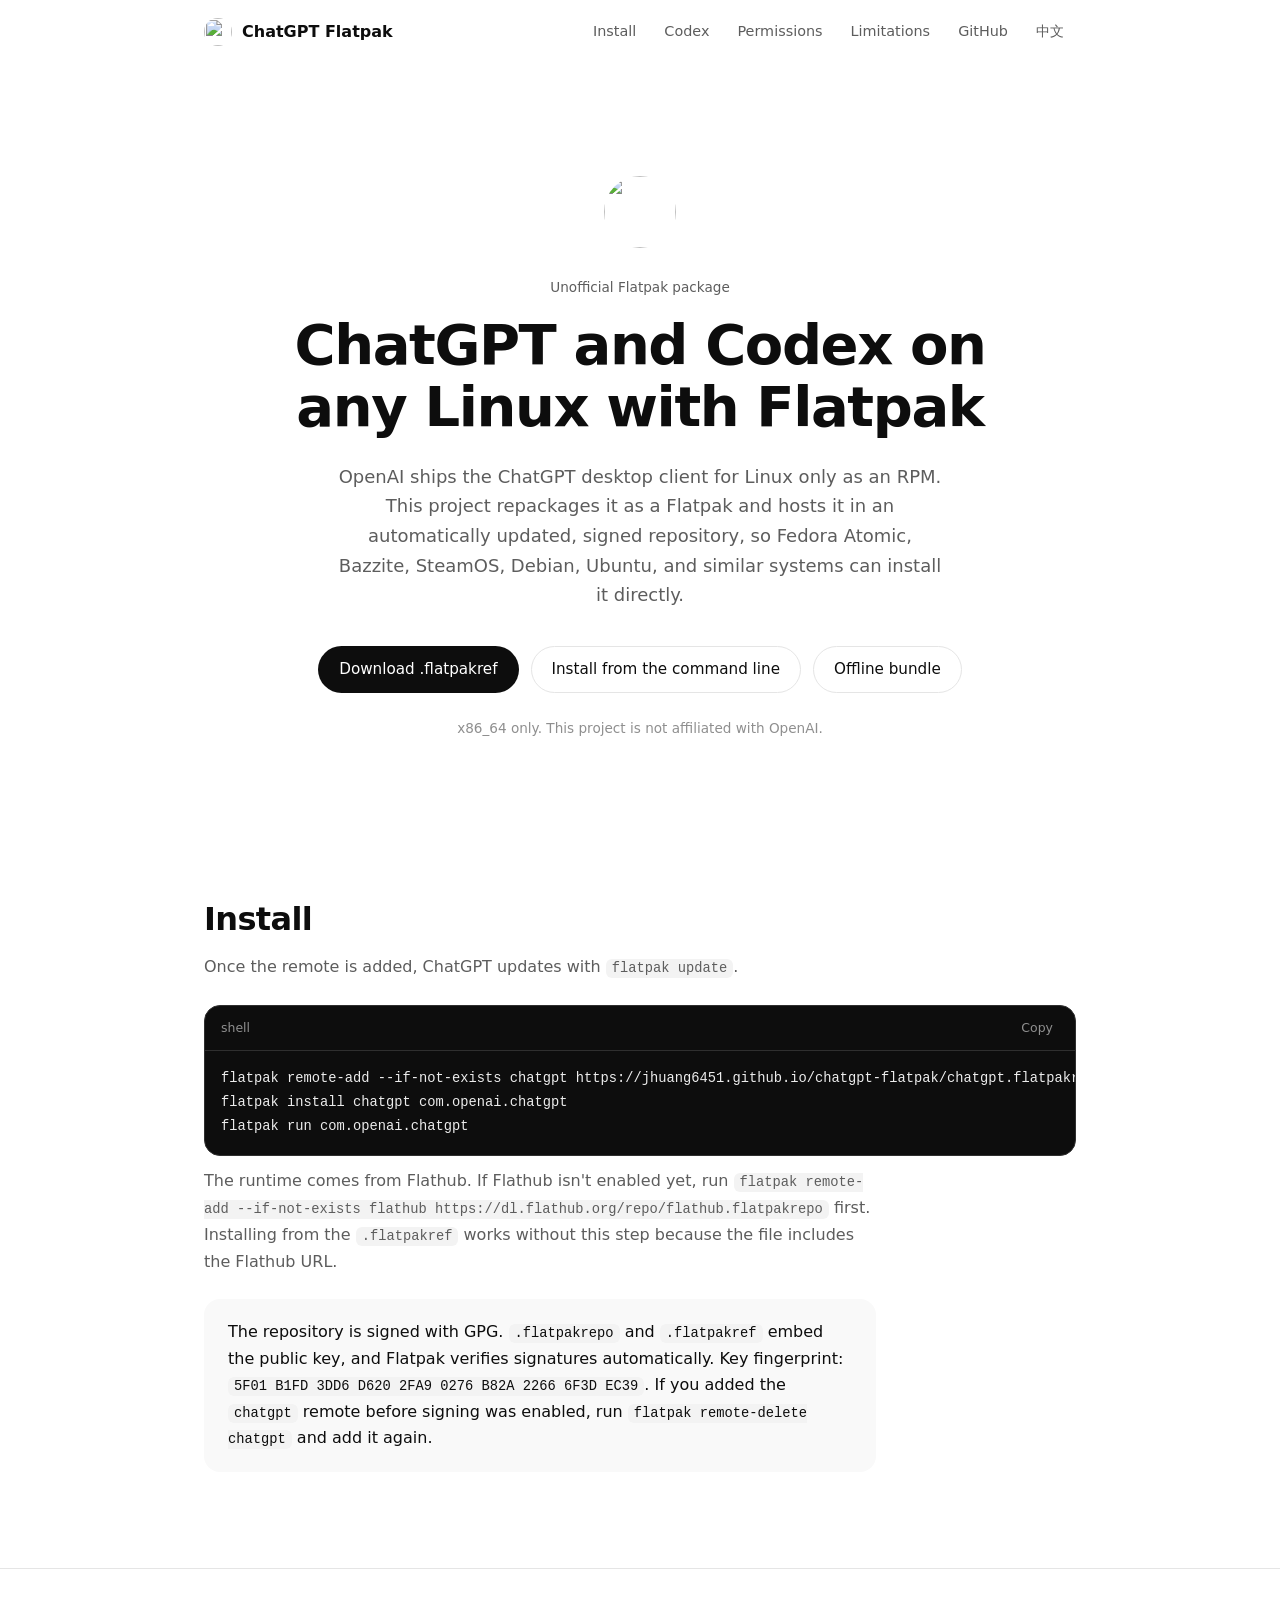
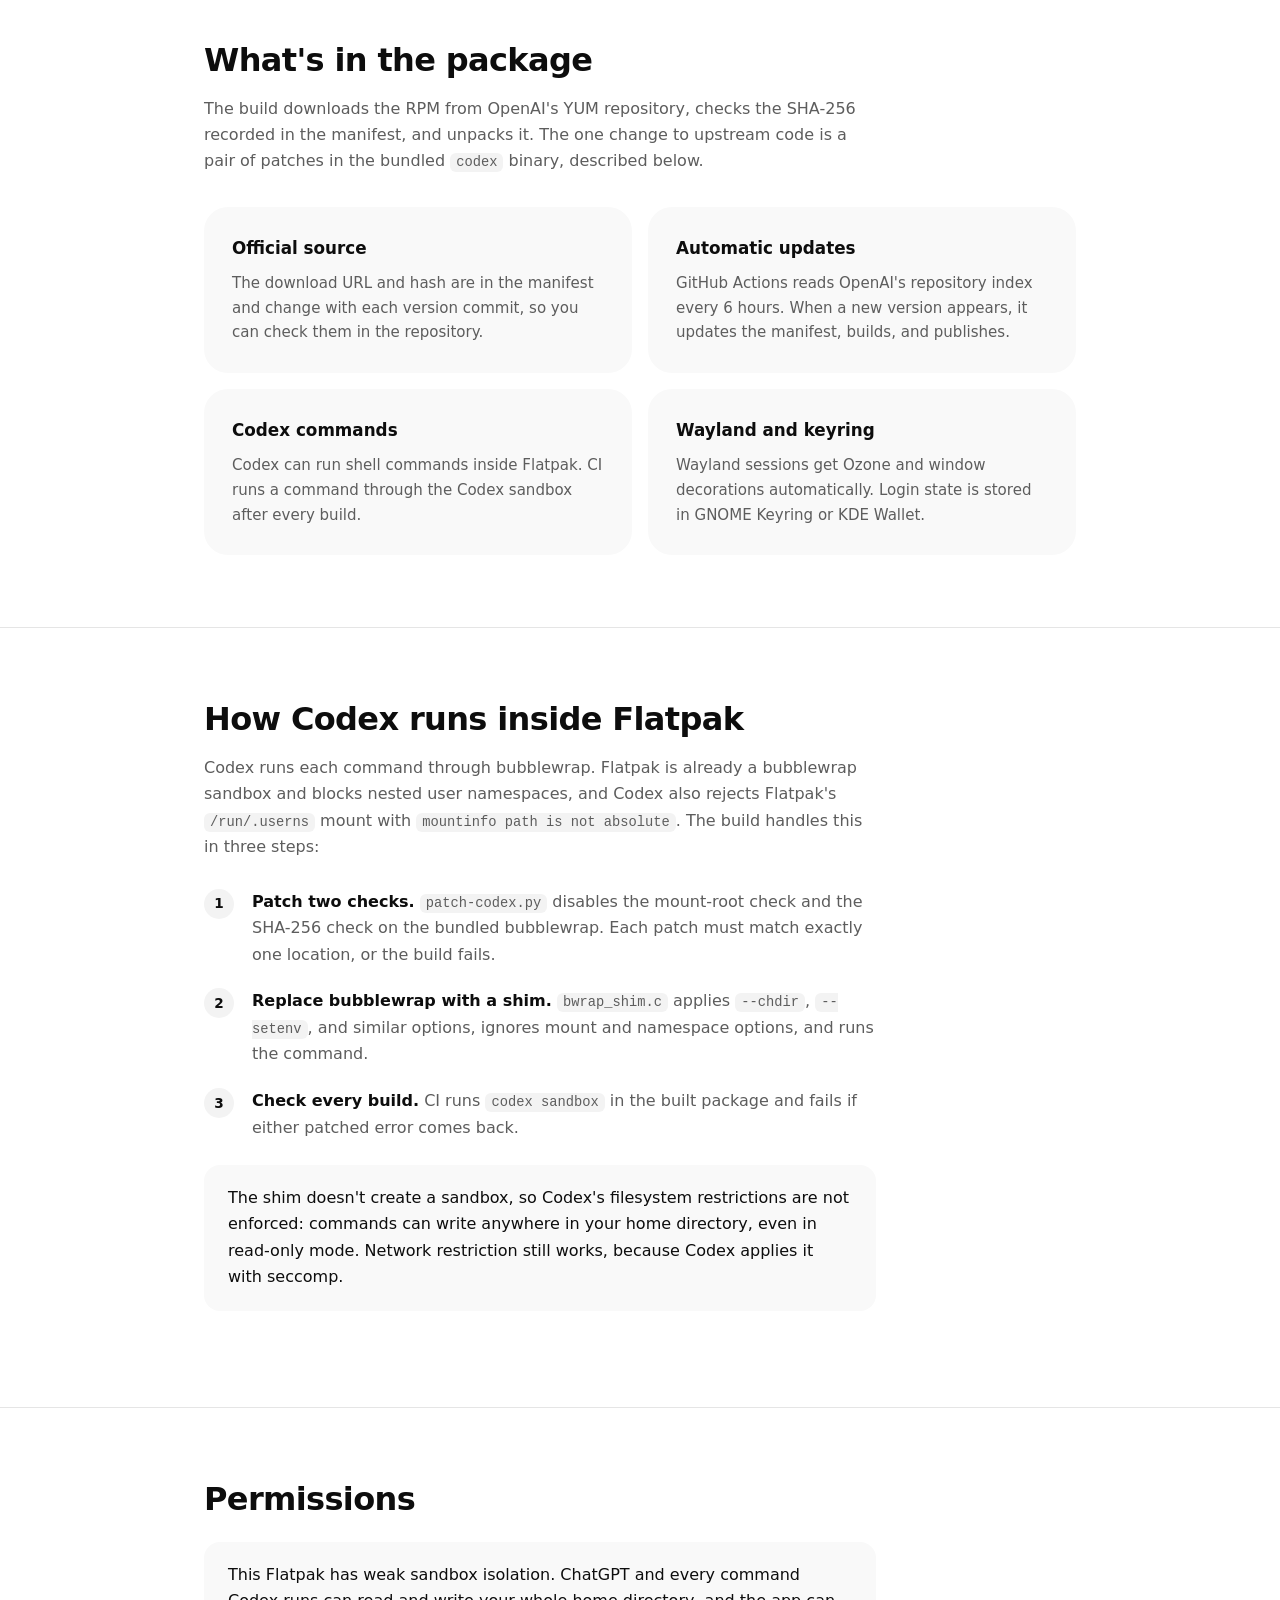
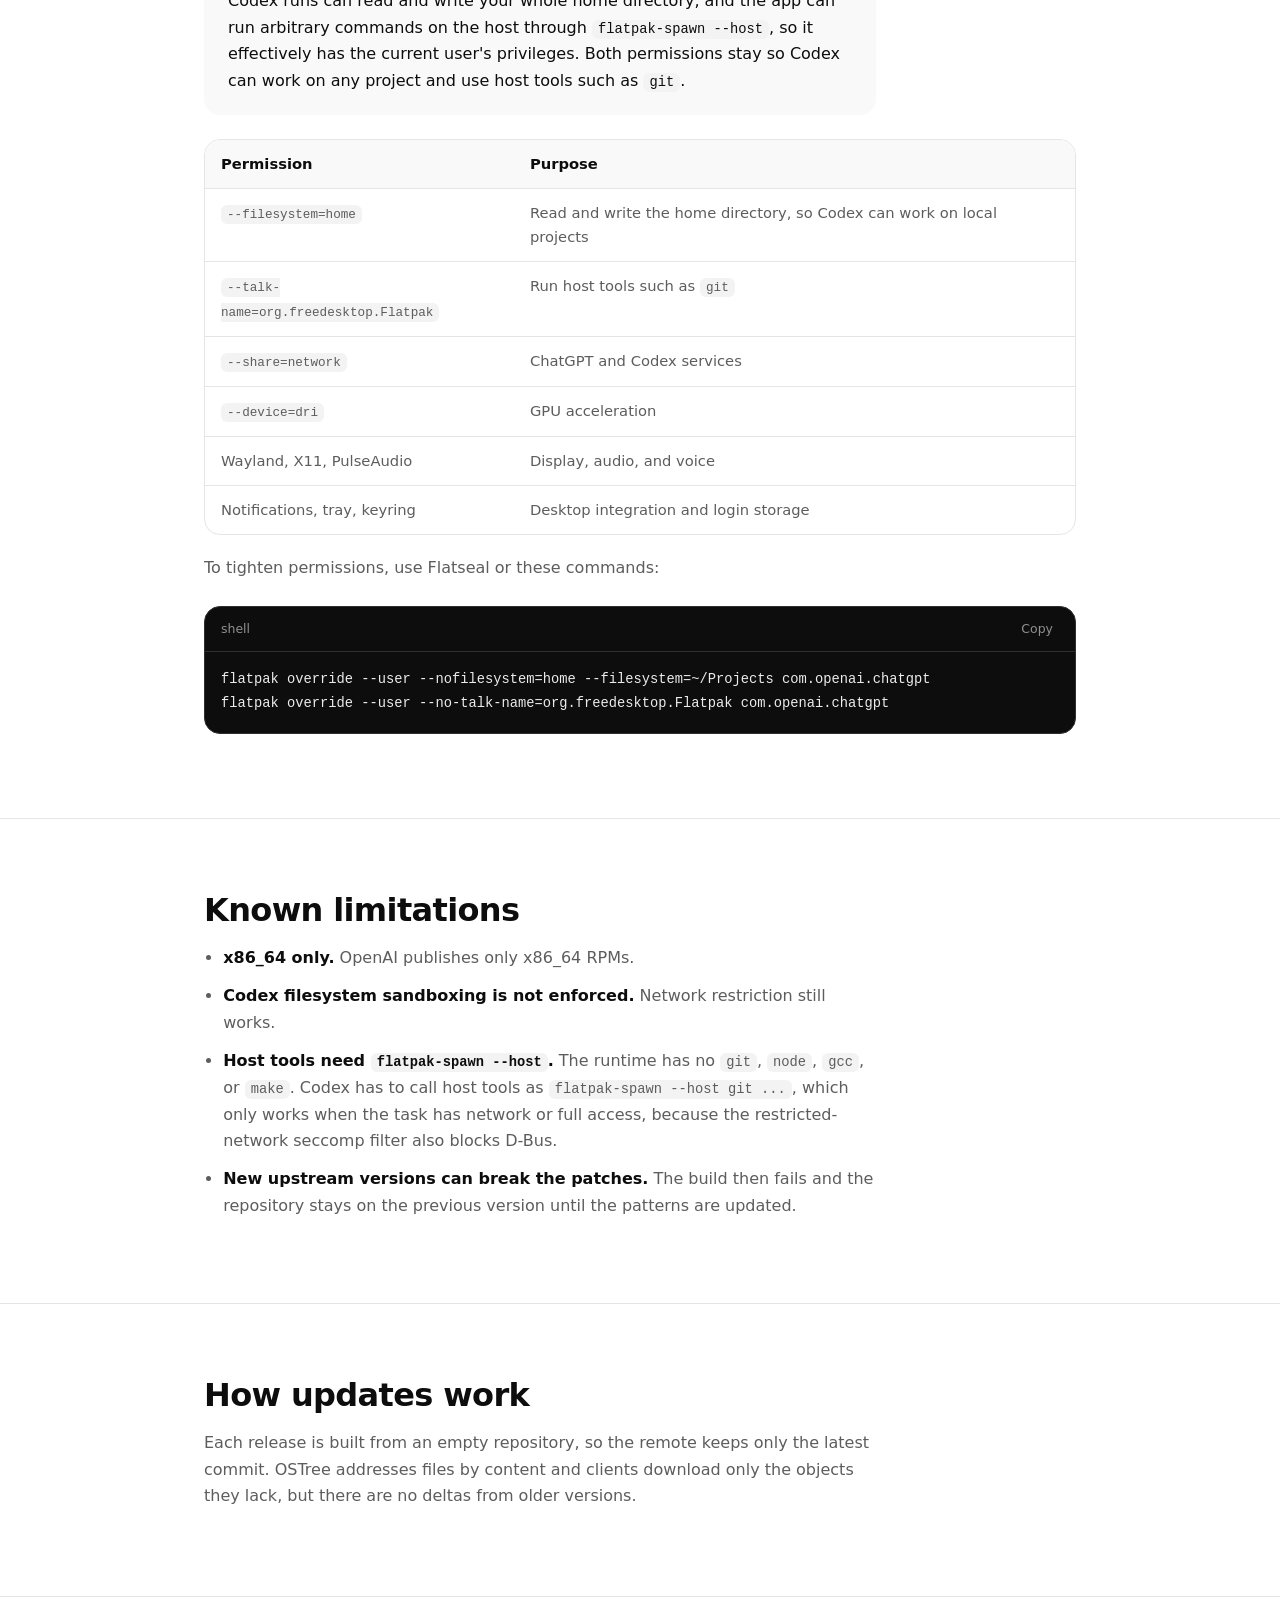
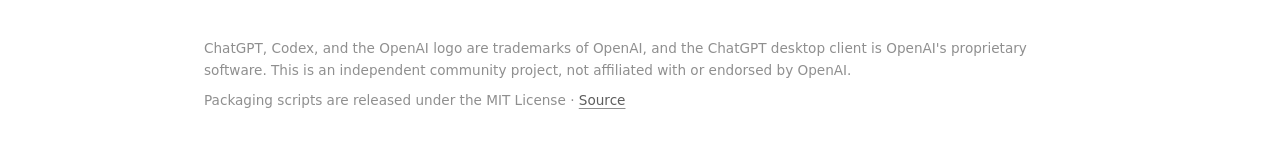
==== commit 01e3214c: "feat: allow host command execution via flatpak-spawn Grant --talk-name=org.freedesktop.Flatpak so Co" ====
--- a/web/index.html
+++ b/web/index.html
@@ -110,7 +110,9 @@
     <section id="permissions" class="block">
       <div class="container">
         <h2>Permissions</h2>
-        <p>ChatGPT and every command Codex runs can read and write your whole home directory. The app can't run commands on the host.</p>
+        <div class="callout">
+          <p>This Flatpak has weak sandbox isolation. ChatGPT and every command Codex runs can read and write your whole home directory, and the app can run arbitrary commands on the host through <code>flatpak-spawn --host</code>, so it effectively has the current user's privileges. Both permissions stay so Codex can work on any project and use host tools such as <code>git</code>.</p>
+        </div>
         <div class="table-wrap">
           <table>
             <thead>
@@ -118,6 +120,7 @@
             </thead>
             <tbody>
               <tr><td><code>--filesystem=home</code></td><td>Read and write the home directory, so Codex can work on local projects</td></tr>
+              <tr><td><code>--talk-name=org.freedesktop.Flatpak</code></td><td>Run host tools such as <code>git</code></td></tr>
               <tr><td><code>--share=network</code></td><td>ChatGPT and Codex services</td></tr>
               <tr><td><code>--device=dri</code></td><td>GPU acceleration</td></tr>
               <tr><td>Wayland, X11, PulseAudio</td><td>Display, audio, and voice</td></tr>
@@ -125,13 +128,14 @@
             </tbody>
           </table>
         </div>
-        <p style="margin-top: 20px;">To limit access to one project directory, use Flatseal or this command:</p>
+        <p style="margin-top: 20px;">To tighten permissions, use Flatseal or these commands:</p>
         <div class="code-box">
           <div class="code-head">
             <span>shell</span>
             <button class="copy-btn" type="button">Copy</button>
           </div>
-          <pre><code>flatpak override --user --nofilesystem=home --filesystem=~/Projects com.openai.chatgpt</code></pre>
+          <pre><code>flatpak override --user --nofilesystem=home --filesystem=~/Projects com.openai.chatgpt
+flatpak override --user --no-talk-name=org.freedesktop.Flatpak com.openai.chatgpt</code></pre>
         </div>
       </div>
     </section>
@@ -142,7 +146,7 @@
         <ul class="plain">
           <li><strong>x86_64 only.</strong> OpenAI publishes only x86_64 RPMs.</li>
           <li><strong>Codex filesystem sandboxing is not enforced.</strong> Network restriction still works.</li>
-          <li><strong>Few developer tools inside the sandbox.</strong> The runtime has <code>python3</code> and <code>curl</code>, but no <code>git</code>, <code>node</code>, <code>gcc</code>, or <code>make</code>. To use host tools, grant <code>--talk-name=org.freedesktop.Flatpak</code> and call them through <code>flatpak-spawn --host</code>, which gives the app full access to your account.</li>
+          <li><strong>Host tools need <code>flatpak-spawn --host</code>.</strong> The runtime has no <code>git</code>, <code>node</code>, <code>gcc</code>, or <code>make</code>. Codex has to call host tools as <code>flatpak-spawn --host git ...</code>, which only works when the task has network or full access, because the restricted-network seccomp filter also blocks D-Bus.</li>
           <li><strong>New upstream versions can break the patches.</strong> The build then fails and the repository stays on the previous version until the patterns are updated.</li>
         </ul>
       </div>
